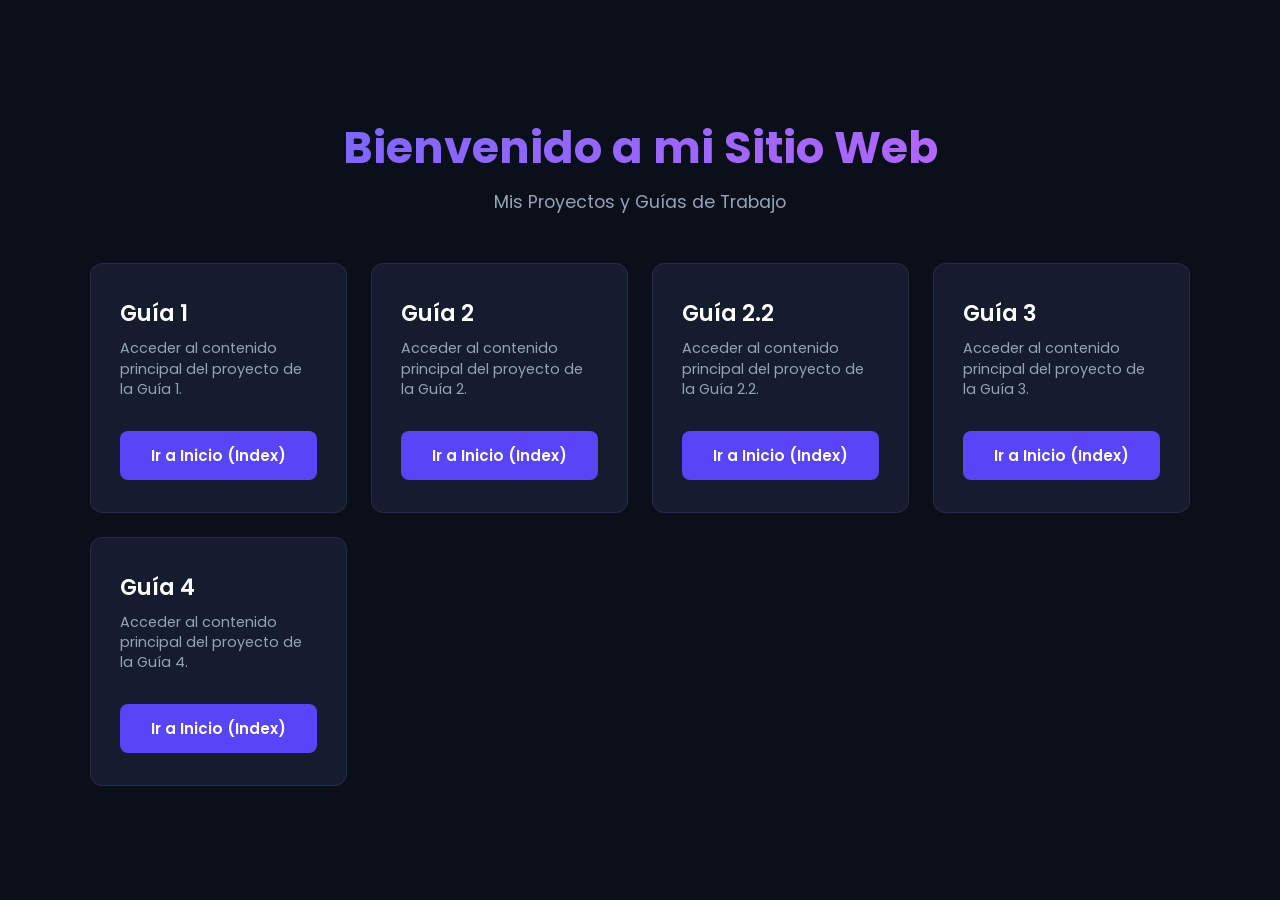
==== index.html @ 26d6c208 "subiendo guia 4" ====
<!DOCTYPE html>
<html lang="es">
<head>
  <meta charset="UTF-8">
  <meta name="viewport" content="width=device-width, initial-scale=1.0">
  <title>Mi Portafolio de Guías</title>
  <!-- Fuente Google Fonts Poppins -->
  <link rel="preconnect" href="https://fonts.googleapis.com">
  <link rel="preconnect" href="https://fonts.gstatic.com" crossorigin>
  <link href="https://fonts.googleapis.com/css2?family=Poppins:wght@300;400;600;700&display=swap" rel="stylesheet">
  
  <style>
    :root {
      --primary-color: #5846f6;
      --primary-hover: #4535d9;
      --bg-color: #0b0f19;
      --card-bg: #151c2e;
      --text-color: #f8fafc;
      --text-muted: #94a3b8;
      --border-color: #232d45;
    }

    * {
      box-sizing: border-box;
      margin: 0;
      padding: 0;
      font-family: 'Poppins', sans-serif;
    }

    body {
      background-color: var(--bg-color);
      color: var(--text-color);
      min-height: 100vh;
      display: flex;
      flex-direction: column;
      align-items: center;
      justify-content: center;
      padding: 2rem 1rem;
    }

    header {
      text-align: center;
      margin-bottom: 3rem;
    }

    header h1 {
      font-size: 2.8rem;
      font-weight: 700;
      background: linear-gradient(135deg, #7c66ff, #b266ff);
      -webkit-background-clip: text;
      -webkit-text-fill-color: transparent;
      margin-bottom: 0.5rem;
    }

    header p {
      color: var(--text-muted);
      font-size: 1.1rem;
    }

    .container {
      width: 100%;
      max-width: 1100px;
      display: grid;
      grid-template-columns: repeat(auto-fit, minmax(240px, 1fr));
      gap: 1.5rem;
    }

    .card {
      background-color: var(--card-bg);
      border: 1px solid var(--border-color);
      border-radius: 12px;
      padding: 2rem 1.8rem;
      transition: all 0.3s ease;
      display: flex;
      flex-direction: column;
      justify-content: space-between;
      height: 100%;
    }

    .card:hover {
      transform: translateY(-5px);
      box-shadow: 0 8px 25px rgba(88, 70, 246, 0.25);
      border-color: var(--primary-color);
    }

    .card-title {
      font-size: 1.4rem;
      font-weight: 600;
      margin-bottom: 0.5rem;
      color: #ffffff;
    }

    .card-desc {
      font-size: 0.9rem;
      color: var(--text-muted);
      margin-bottom: 2rem;
      line-height: 1.4;
    }

    .btn {
      display: block;
      text-align: center;
      text-decoration: none;
      padding: 0.8rem 1rem;
      border-radius: 8px;
      font-weight: 600;
      font-size: 0.95rem;
      transition: all 0.2s ease;
      background-color: var(--primary-color);
      color: #ffffff;
    }

    .btn:hover {
      background-color: var(--primary-hover);
    }
  </style>
</head>
<body>

  <header>
    <h1>Bienvenido a mi Sitio Web</h1>
    <p>Mis Proyectos y Guías de Trabajo</p>
  </header>

  <main class="container">
    <!-- Tarjeta Guía 1 -->
    <div class="card">
      <div>
        <h2 class="card-title">Guía 1</h2>
        <p class="card-desc">Acceder al contenido principal del proyecto de la Guía 1.</p>
      </div>
      <a href="Guia 1/index.html" class="btn">Ir a Inicio (Index)</a>
    </div>

    <!-- Tarjeta Guía 2 -->
    <div class="card">
      <div>
        <h2 class="card-title">Guía 2</h2>
        <p class="card-desc">Acceder al contenido principal del proyecto de la Guía 2.</p>
      </div>
      <a href="Guia 2/index.html" class="btn">Ir a Inicio (Index)</a>
    </div>

    <!-- Tarjeta Guía 2.2 -->
    <div class="card">
      <div>
        <h2 class="card-title">Guía 2.2</h2>
        <p class="card-desc">Acceder al contenido principal del proyecto de la Guía 2.2.</p>
      </div>
      <a href="Guia 2.2/index.html" class="btn">Ir a Inicio (Index)</a>
    </div>

    <!-- Tarjeta Guía 3 -->
    <div class="card">
      <div>
        <h2 class="card-title">Guía 3</h2>
        <p class="card-desc">Acceder al contenido principal del proyecto de la Guía 3.</p>
      </div>
      <a href="Guia 3/index.html" class="btn">Ir a Inicio (Index)</a>
    </div>

    <!-- Tarjeta Guía 4 -->
    <div class="card">
      <div>
        <h2 class="card-title">Guía 4</h2>
        <p class="card-desc">Acceder al contenido principal del proyecto de la Guía 4.</p>
      </div>
      <a href="Guia 4/index.html" class="btn">Ir a Inicio (Index)</a>
    </div>
  </main>

</body>
</html>
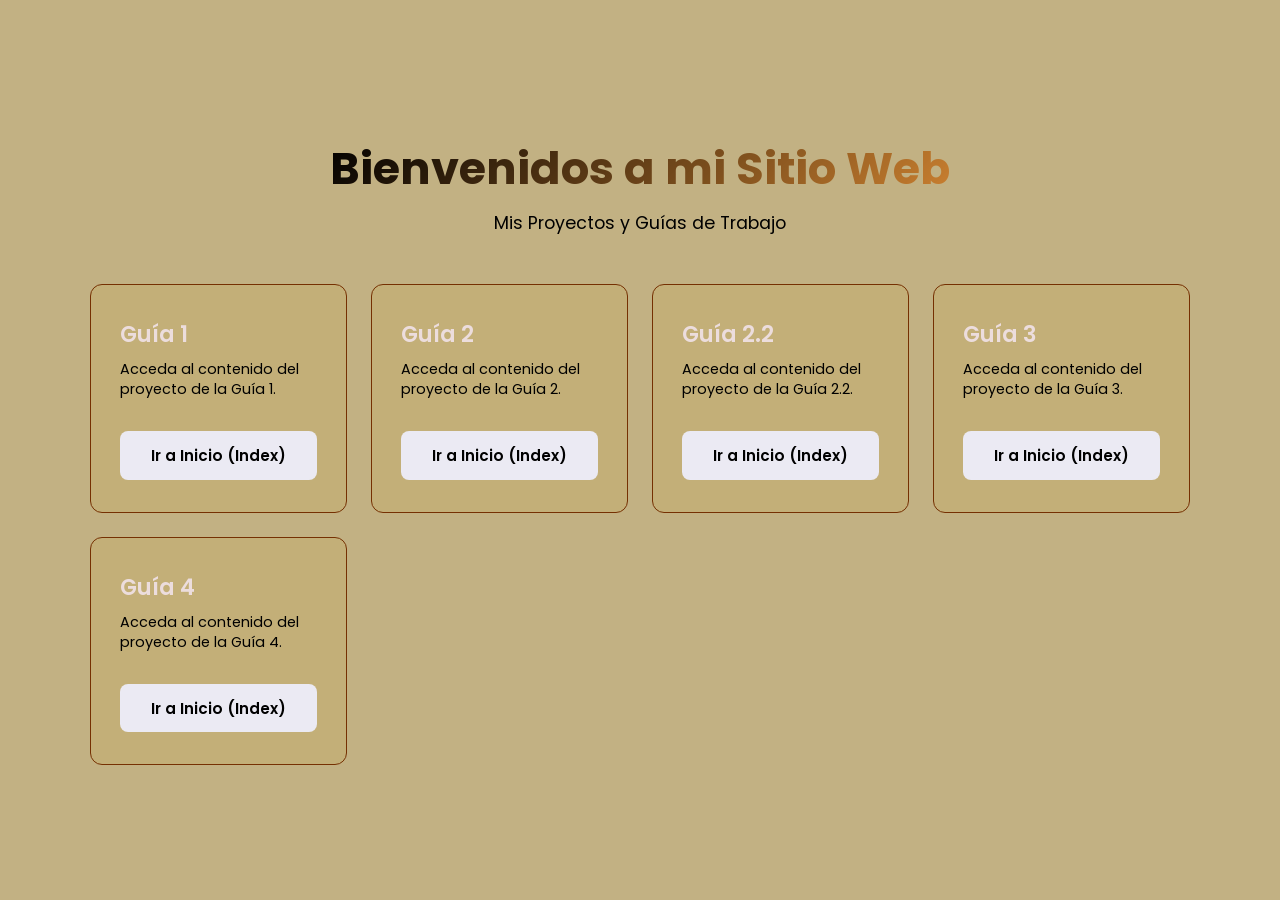
==== commit e7328b18: "primer commit" ====
--- a/index.html
+++ b/index.html
@@ -3,7 +3,7 @@
 <head>
   <meta charset="UTF-8">
   <meta name="viewport" content="width=device-width, initial-scale=1.0">
-  <title>Mi Portafolio de Guías</title>
+  <title>Mi Carpeta de Guías</title>
   <!-- Fuente Google Fonts Poppins -->
   <link rel="preconnect" href="https://fonts.googleapis.com">
   <link rel="preconnect" href="https://fonts.gstatic.com" crossorigin>
@@ -11,16 +11,16 @@
   
   <style>
     :root {
-      --primary-color: #5846f6;
-      --primary-hover: #4535d9;
-      --bg-color: #0b0f19;
-      --card-bg: #151c2e;
+      --primary-color: #ebeaf3;
+      --primary-hover: #d3c4a3;
+      --bg-color: #8d6e1788;
+      --card-bg: #caa1482f;
       --text-color: #f8fafc;
-      --text-muted: #94a3b8;
-      --border-color: #232d45;
+      --text-muted: #000000;
+      --border-color: #753002;
     }
 
-    * {
+    * { 
       box-sizing: border-box;
       margin: 0;
       padding: 0;
@@ -46,7 +46,7 @@
     header h1 {
       font-size: 2.8rem;
       font-weight: 700;
-      background: linear-gradient(135deg, #7c66ff, #b266ff);
+      background: linear-gradient(135deg, #000000, #d16500a2);
       -webkit-background-clip: text;
       -webkit-text-fill-color: transparent;
       margin-bottom: 0.5rem;
@@ -79,7 +79,7 @@
 
     .card:hover {
       transform: translateY(-5px);
-      box-shadow: 0 8px 25px rgba(88, 70, 246, 0.25);
+      box-shadow: 0 8px 25px rgba(238, 237, 247, 0.945);
       border-color: var(--primary-color);
     }
 
@@ -87,7 +87,7 @@
       font-size: 1.4rem;
       font-weight: 600;
       margin-bottom: 0.5rem;
-      color: #ffffff;
+      color: #ecdddd;
     }
 
     .card-desc {
@@ -107,7 +107,7 @@
       font-size: 0.95rem;
       transition: all 0.2s ease;
       background-color: var(--primary-color);
-      color: #ffffff;
+      color: #000000;
     }
 
     .btn:hover {
@@ -118,7 +118,7 @@
 <body>
 
   <header>
-    <h1>Bienvenido a mi Sitio Web</h1>
+    <h1>Bienvenidos a mi Sitio Web</h1>
     <p>Mis Proyectos y Guías de Trabajo</p>
   </header>
 
@@ -127,7 +127,7 @@
     <div class="card">
       <div>
         <h2 class="card-title">Guía 1</h2>
-        <p class="card-desc">Acceder al contenido principal del proyecto de la Guía 1.</p>
+        <p class="card-desc">Acceda al contenido del proyecto de la Guía 1.</p>
       </div>
       <a href="Guia 1/index.html" class="btn">Ir a Inicio (Index)</a>
     </div>
@@ -136,7 +136,7 @@
     <div class="card">
       <div>
         <h2 class="card-title">Guía 2</h2>
-        <p class="card-desc">Acceder al contenido principal del proyecto de la Guía 2.</p>
+        <p class="card-desc">Acceda al contenido del proyecto de la Guía 2.</p>
       </div>
       <a href="Guia 2/index.html" class="btn">Ir a Inicio (Index)</a>
     </div>
@@ -145,7 +145,7 @@
     <div class="card">
       <div>
         <h2 class="card-title">Guía 2.2</h2>
-        <p class="card-desc">Acceder al contenido principal del proyecto de la Guía 2.2.</p>
+        <p class="card-desc">Acceda al contenido del proyecto de la Guía 2.2.</p>
       </div>
       <a href="Guia 2.2/index.html" class="btn">Ir a Inicio (Index)</a>
     </div>
@@ -154,7 +154,7 @@
     <div class="card">
       <div>
         <h2 class="card-title">Guía 3</h2>
-        <p class="card-desc">Acceder al contenido principal del proyecto de la Guía 3.</p>
+        <p class="card-desc">Acceda al contenido del proyecto de la Guía 3.</p>
       </div>
       <a href="Guia 3/index.html" class="btn">Ir a Inicio (Index)</a>
     </div>
@@ -163,7 +163,7 @@
     <div class="card">
       <div>
         <h2 class="card-title">Guía 4</h2>
-        <p class="card-desc">Acceder al contenido principal del proyecto de la Guía 4.</p>
+        <p class="card-desc">Acceda al contenido del proyecto de la Guía 4.</p>
       </div>
       <a href="Guia 4/index.html" class="btn">Ir a Inicio (Index)</a>
     </div>
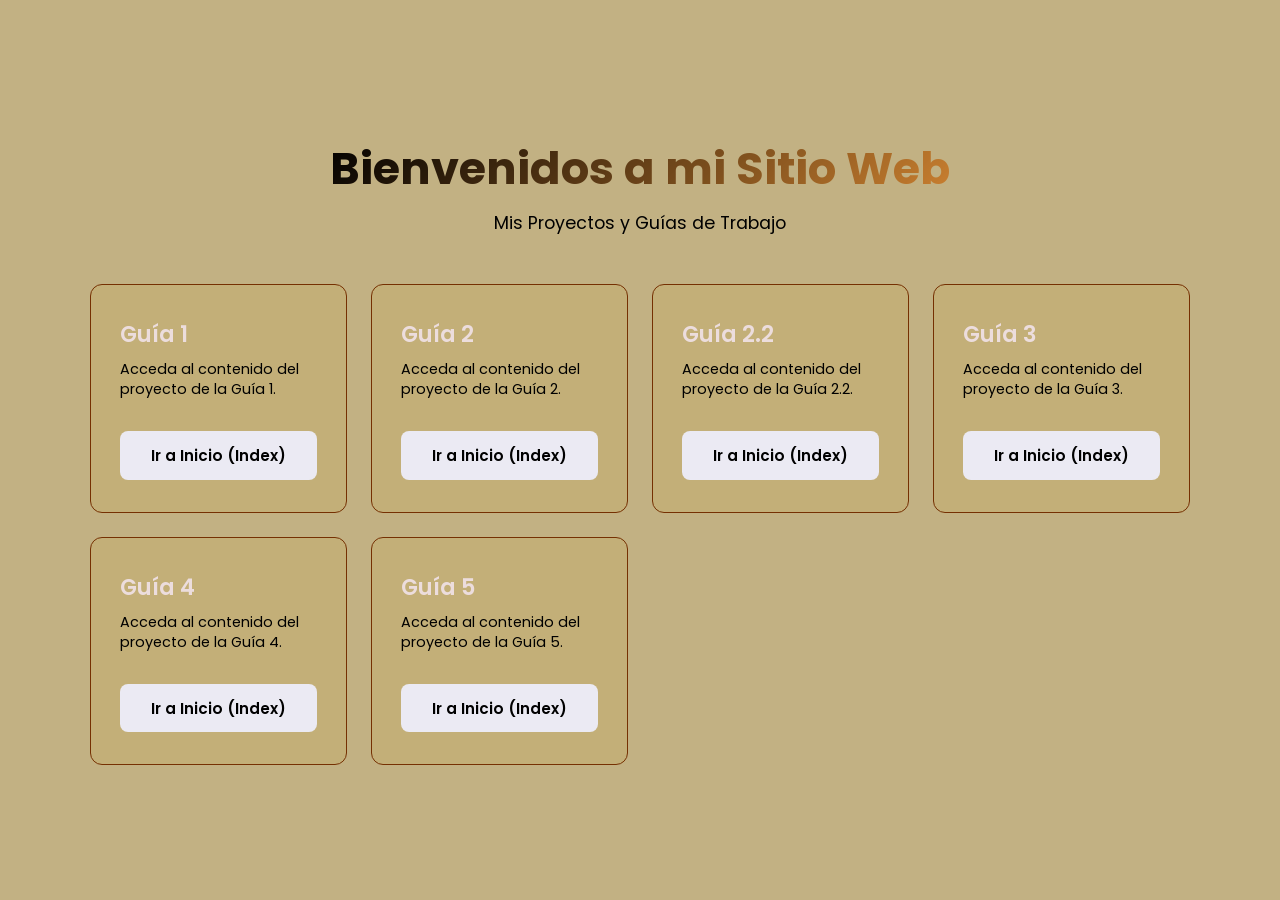
==== commit 543a3ac0: "Mi actualizacion" ====
--- a/index.html
+++ b/index.html
@@ -167,6 +167,15 @@
       </div>
       <a href="Guia 4/index.html" class="btn">Ir a Inicio (Index)</a>
     </div>
+
+  <!-- Tarjeta Guía 5 -->
+    <div class="card">
+      <div>
+        <h2 class="card-title">Guía 5</h2>
+        <p class="card-desc">Acceda al contenido del proyecto de la Guía 5.</p>
+      </div>
+      <a href="Guia 5/index-bootstrap.html" class="btn">Ir a Inicio (Index)</a>
+    </div>
   </main>
 
 </body>
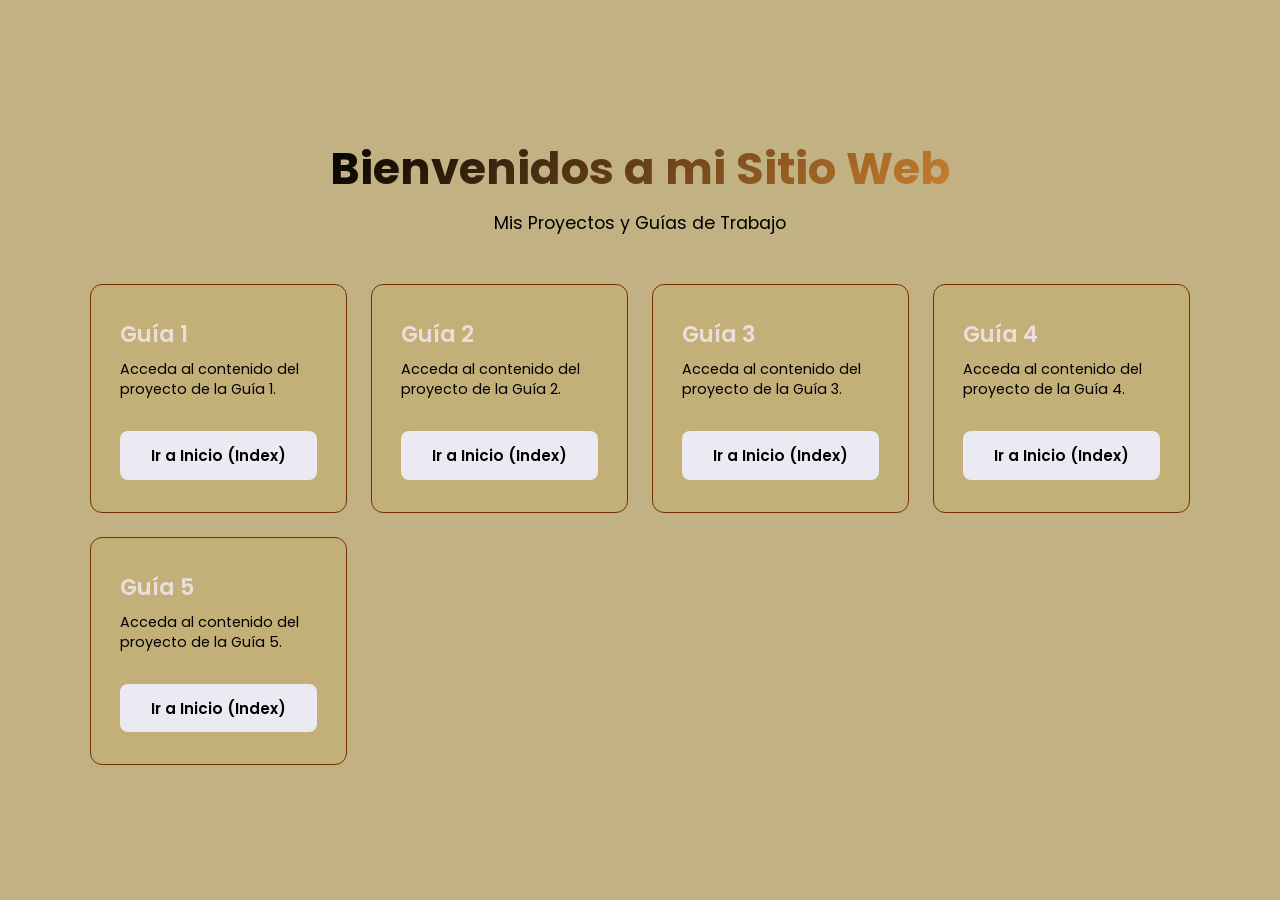
==== commit db1b80ca: "Actualización del proyecto" ====
--- a/index.html
+++ b/index.html
@@ -141,15 +141,6 @@
       <a href="Guia 2/index.html" class="btn">Ir a Inicio (Index)</a>
     </div>
 
-    <!-- Tarjeta Guía 2.2 -->
-    <div class="card">
-      <div>
-        <h2 class="card-title">Guía 2.2</h2>
-        <p class="card-desc">Acceda al contenido del proyecto de la Guía 2.2.</p>
-      </div>
-      <a href="Guia 2.2/index.html" class="btn">Ir a Inicio (Index)</a>
-    </div>
-
     <!-- Tarjeta Guía 3 -->
     <div class="card">
       <div>
